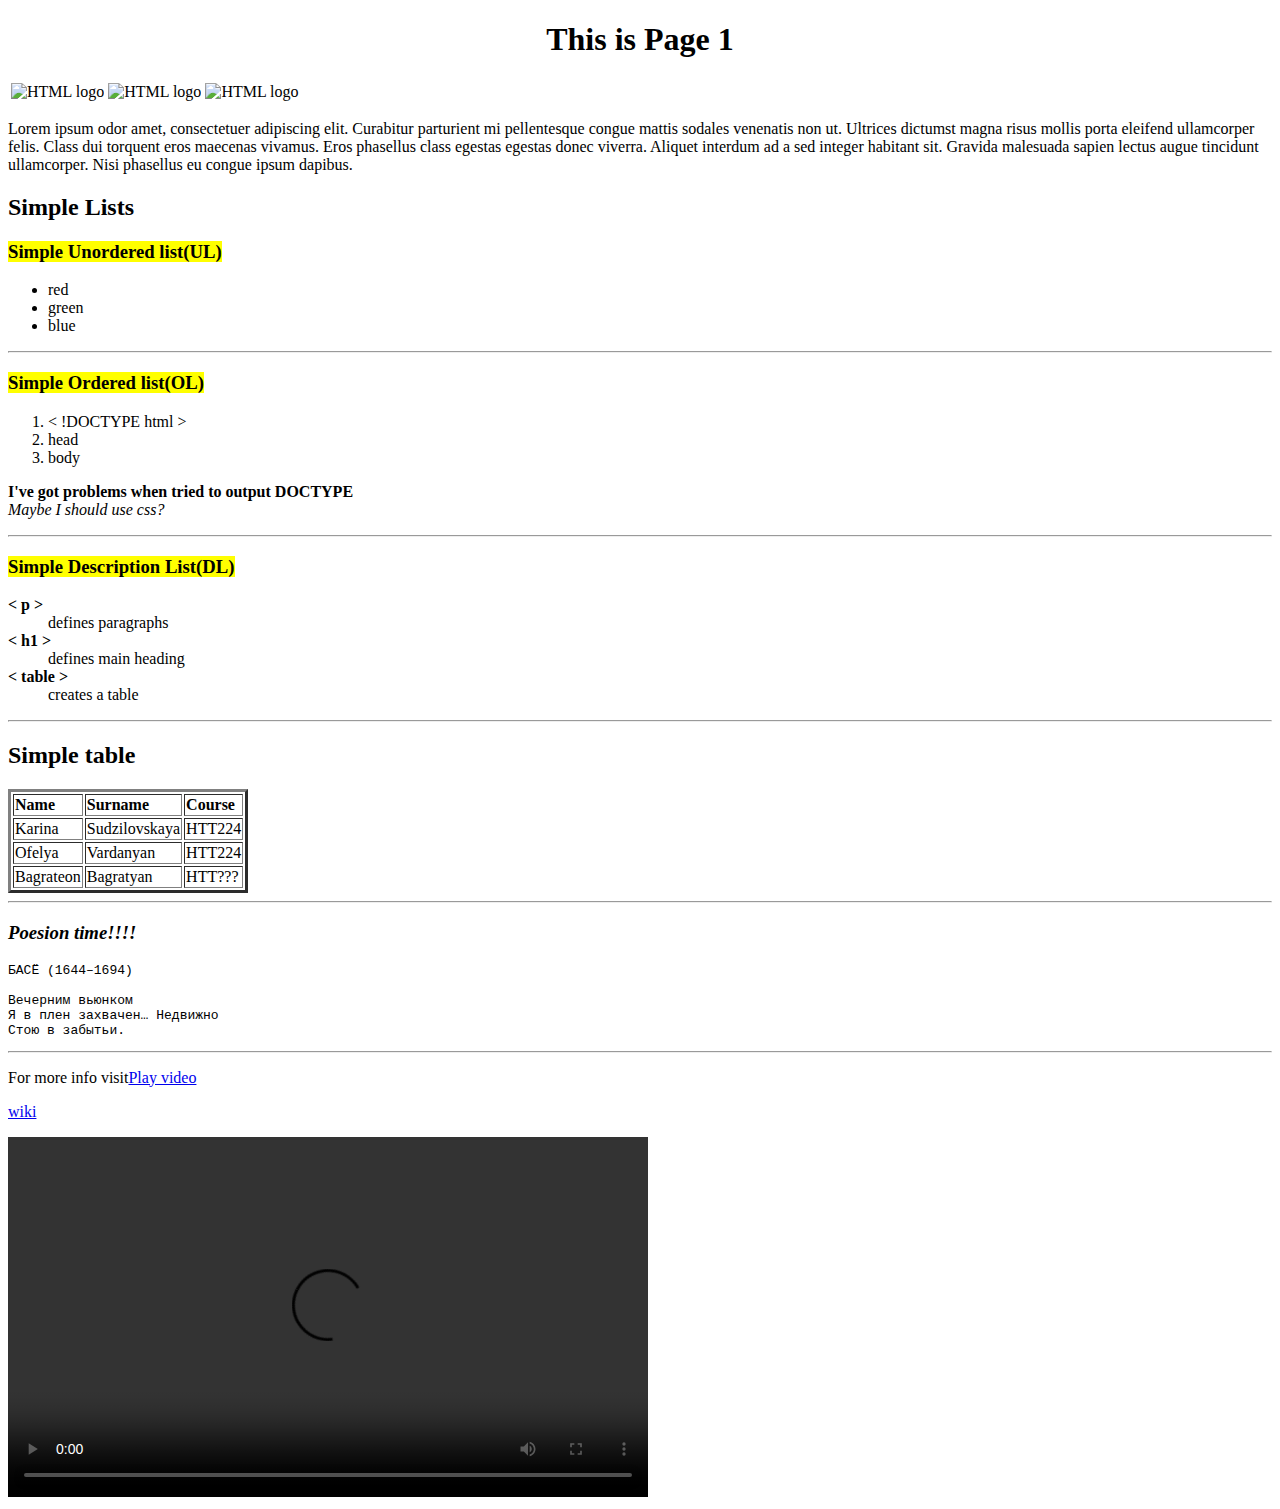
==== index.html @ 4a16d710 "Create index.html" ====
<!DOCTYPE html>
<html>
<head>
  <title>Page1</title>
</head>
<body>
  <h1 align="center">This is Page 1</h1>
 
 
 <table>
  <tr>
    <td>
      <img src="https://upload.wikimedia.org/wikipedia/commons/8/84/HTML.svg" alt="HTML logo" width="500" height="300">
    </td>
    <td>
      <img src="https://upload.wikimedia.org/wikipedia/commons/e/e4/HTML_logo.png" alt="HTML logo" width="300" height="300">
    </td>
        <td>
      <img src="https://upload.wikimedia.org/wikipedia/commons/8/84/HTML.svg" alt="HTML logo" width="500" height="300">
    </td>
  </tr>
</table>



  <p>Lorem ipsum odor amet, consectetuer adipiscing elit. Curabitur parturient mi pellentesque congue mattis sodales venenatis non ut. Ultrices dictumst magna risus mollis porta eleifend ullamcorper felis. Class dui torquent eros maecenas vivamus. Eros phasellus class egestas egestas donec viverra. Aliquet interdum ad a sed integer habitant sit. Gravida malesuada sapien lectus augue tincidunt ullamcorper. Nisi phasellus eu congue ipsum dapibus.  
  </p>
  
  <h2>Simple Lists</h2>
  
  <h3><mark>Simple Unordered list(UL)</mark></h3>
  <UL>
    <li>red</li>
    <li>green</li>
    <li>blue</li>
  </UL>
  
  <hr>
  <h3><mark>Simple Ordered list(OL)</mark></h3>
  <ol type='1'>
    <li>< !DOCTYPE html ></li>
    <li>head</li>
    <li>body</li>
  </ol>
    
    <p><b>I've got problems when tried to output DOCTYPE</b><br>
      <em>Maybe I should use css?</em>
    </p>
    
    <hr>
   <h3><mark>Simple Description List(DL)</mark></h3>
    <dl>
      <dt><b>< p ></b></dt>
      <dd>defines paragraphs</dd>
      <dt><b>< h1 ></b></dt>
      <dd>defines main heading</dd>
      <dt><b> < table > </b></dt> 
      <dd>creates a table</dd>        
    </dl>
      
     <hr>
     <h2><b>Simple table</b></h2>
     <table border="3">
         <tr><th align="left">Name</th><th align="left">Surname</th><th align = "left">Course</th></tr>
         <tr><td>Karina</td><td> Sudzilovskaya</td><td>HTT224</td></tr>
         <tr><td>Ofelya</td><td>Vardanyan</td><td>HTT224</td></tr>
         <tr><td>Bagrateon</td><td>Bagratyan</td><td>HTT???</td></tr>
     </table>
     
     
    <hr>
    <h3><b><em>Poesion time!!!!</em></b></h3>    
        <pre>БАСЁ (1644–1694)

Вечерним вьюнком
Я в плен захвачен… Недвижно 
Стою в забытьи.</pre>
   
        <hr>
        
<p>For more info visit<a href="https://www.youtube.com/shorts/PX_V3WfuTW4" target="_blank">Play video</a>
</p>
<p>
    <a href="https://ru.wikipedia.org/wiki/HTML" target="_blank">wiki</a>
</p>

<video width="640" height="360" controls>
  <source src="video.mp4" type="video/mp4">
  Your browser does not support the video tag.
</video>


</body>
</html>
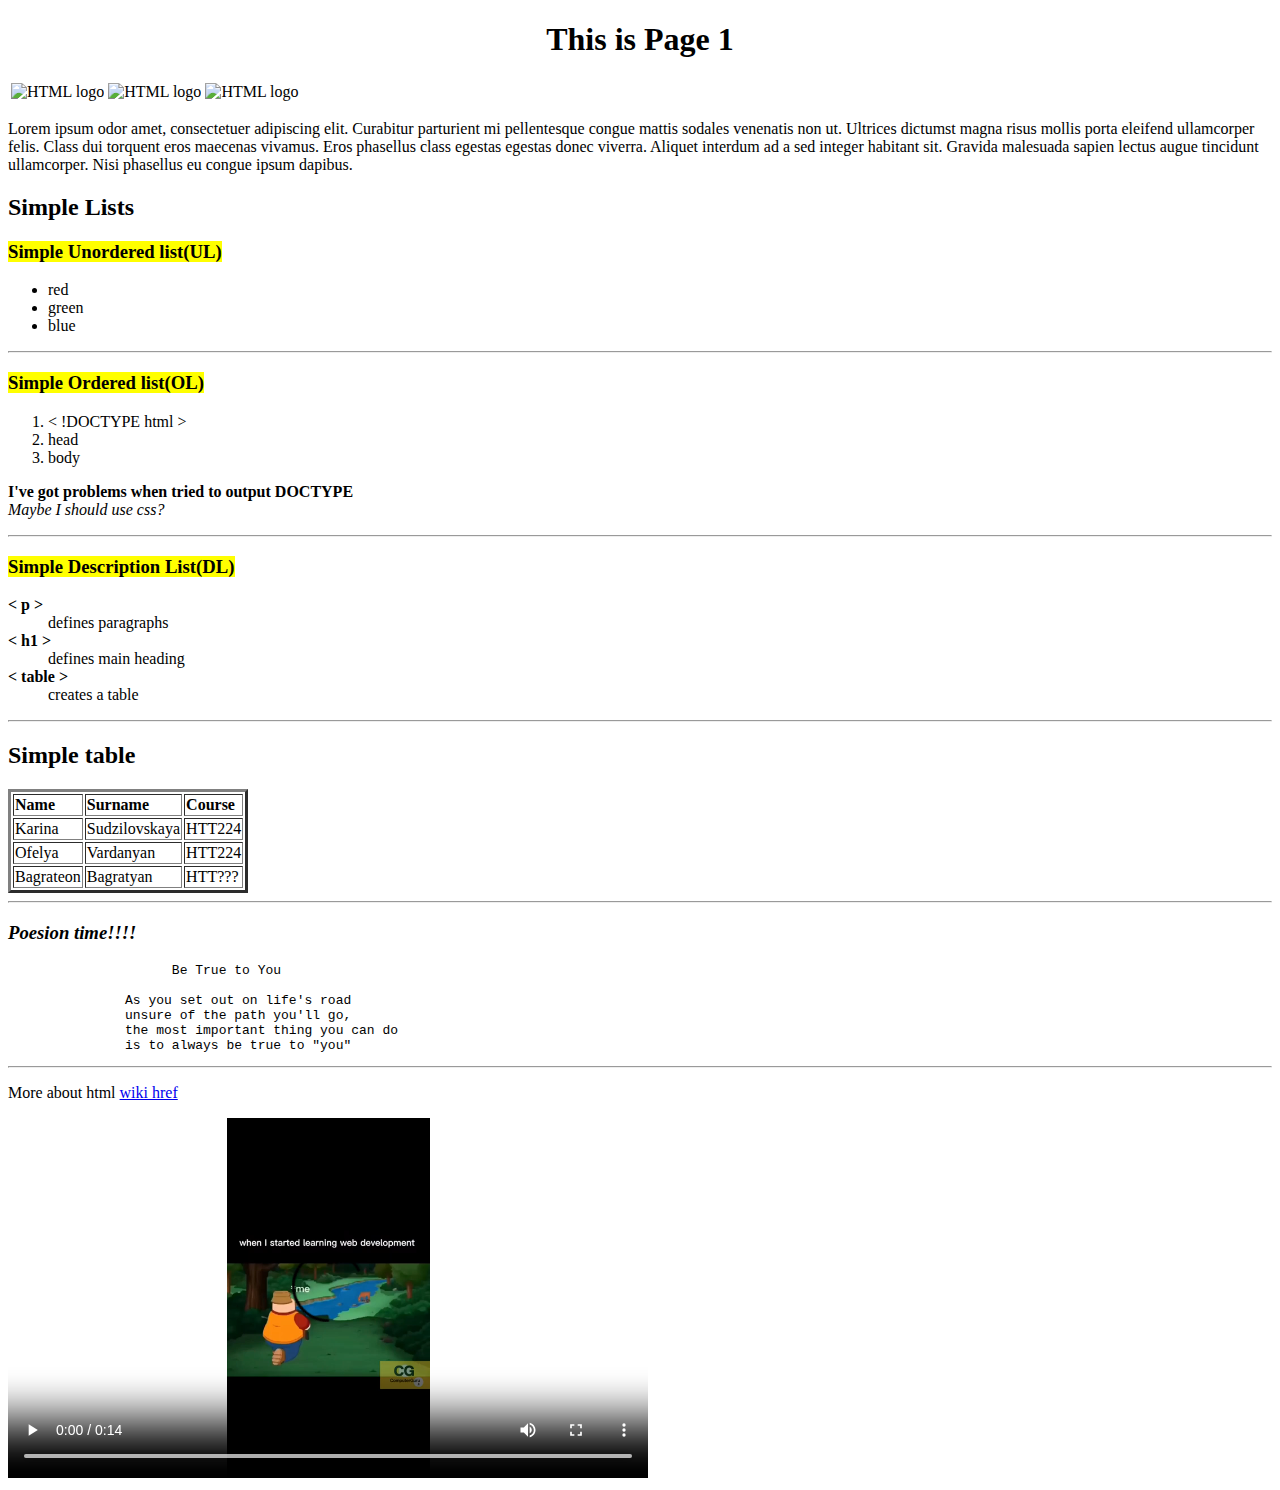
==== commit 9ce1bd4a: "ok" ====
--- a/index.html
+++ b/index.html
@@ -70,23 +70,25 @@
      
     <hr>
     <h3><b><em>Poesion time!!!!</em></b></h3>    
-        <pre>БАСЁ (1644–1694)
-
-Вечерним вьюнком
-Я в плен захвачен… Недвижно 
-Стою в забытьи.</pre>
+        <pre>                     Be True to You
+                  
+               As you set out on life's road
+               unsure of the path you'll go,
+               the most important thing you can do
+               is to always be true to "you"
+</pre>
    
         <hr>
         
-<p>For more info visit<a href="https://www.youtube.com/shorts/PX_V3WfuTW4" target="_blank">Play video</a>
-</p>
+
+      
 <p>
-    <a href="https://ru.wikipedia.org/wiki/HTML" target="_blank">wiki</a>
+    More about html <a href="https://ru.wikipedia.org/wiki/HTML" target="_blank"> wiki href</a>
 </p>
 
 <video width="640" height="360" controls>
   <source src="video.mp4" type="video/mp4">
-  Your browser does not support the video tag.
+  Can't play this video
 </video>
 
 
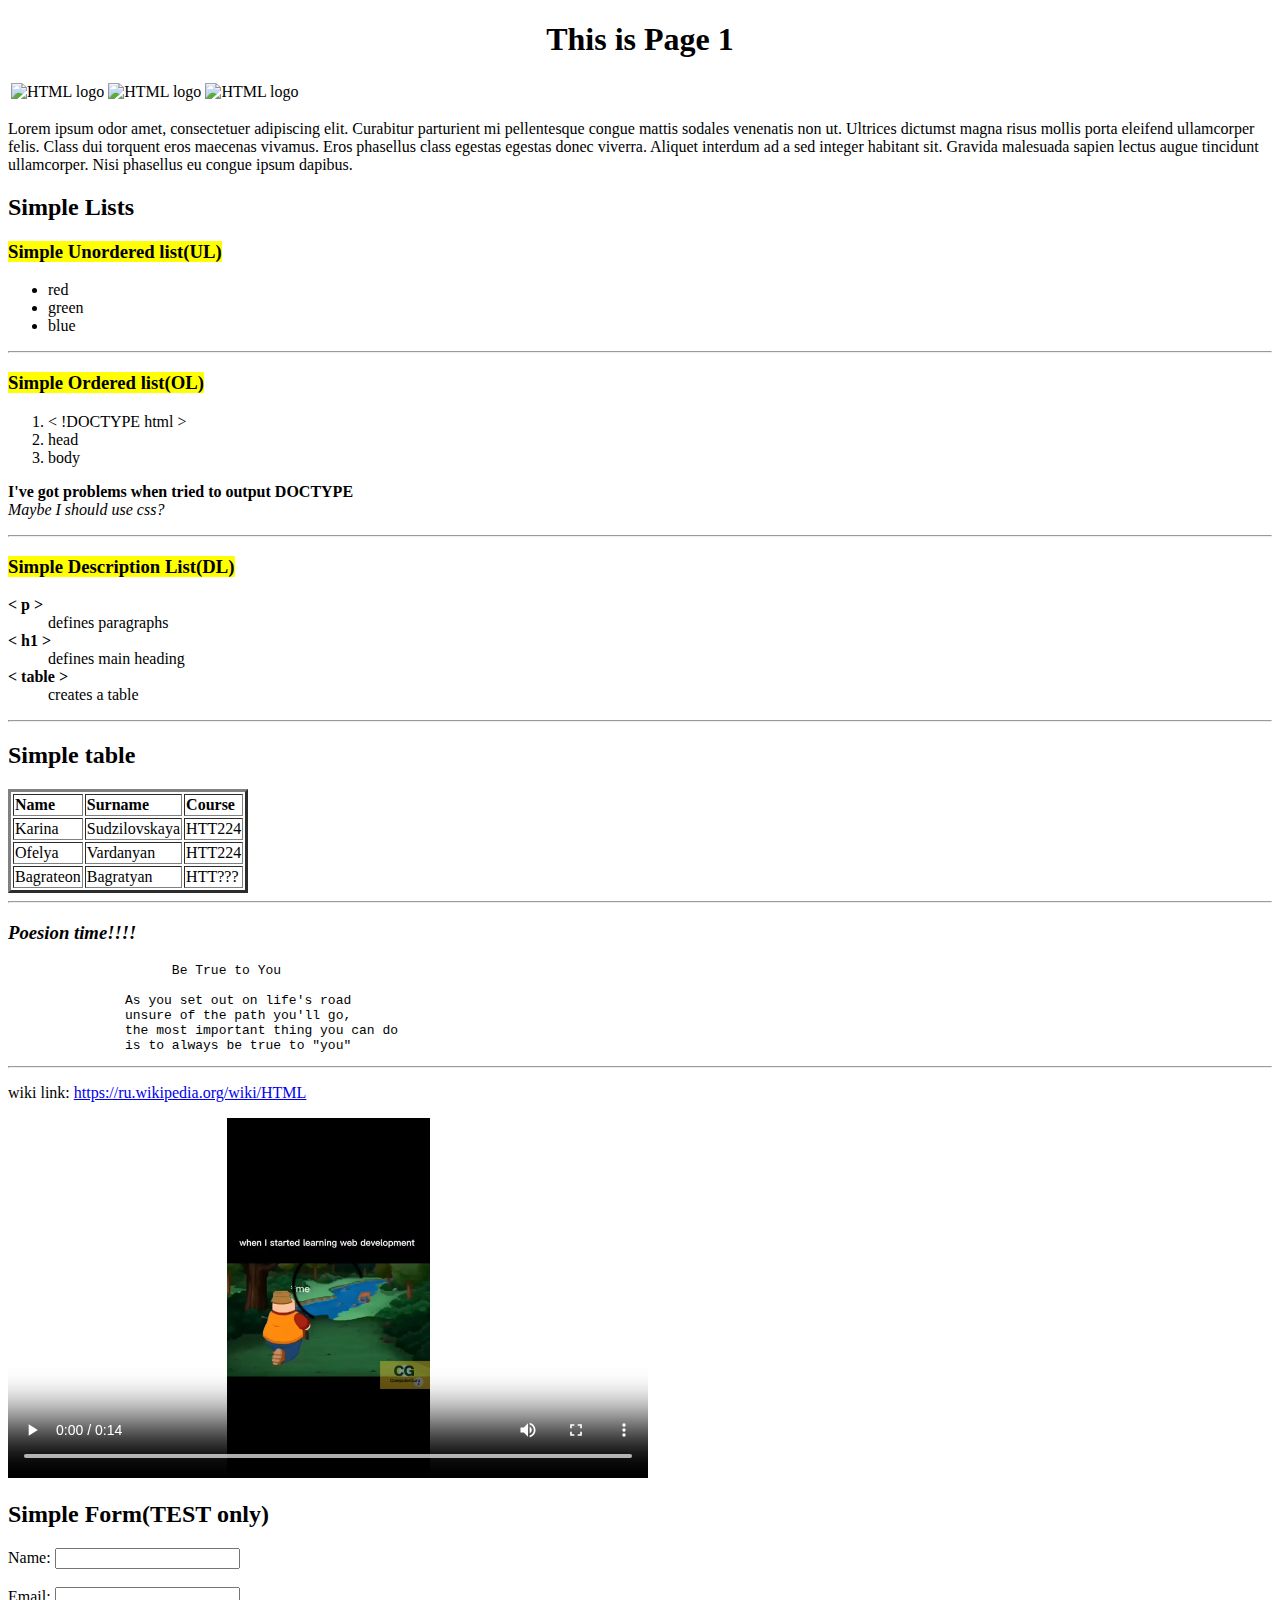
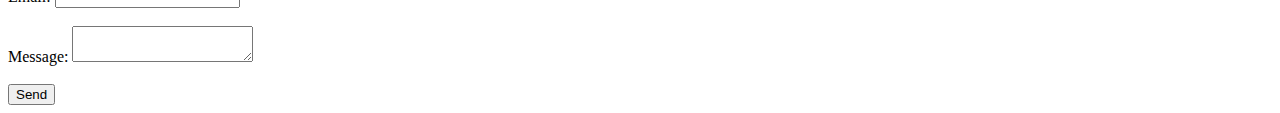
==== commit 69489788: "1ый день, полет нормальный" ====
--- a/index.html
+++ b/index.html
@@ -83,14 +83,29 @@
 
       
 <p>
-    More about html <a href="https://ru.wikipedia.org/wiki/HTML" target="_blank"> wiki href</a>
+    wiki link: <a href="https://ru.wikipedia.org/wiki/HTML" target="_blank"> https://ru.wikipedia.org/wiki/HTML</a>
 </p>
+
 
 <video width="640" height="360" controls>
   <source src="video.mp4" type="video/mp4">
   Can't play this video
 </video>
 
+<h2>Simple Form(TEST only)</h2>
+<form action="https://example.com/submit" method="get">
+  <label for="name">Name:</label>
+  <input type="text" id="name" name="name" required>
+  <br><br>
+  <label for="email">Email:</label>
+  <input type="email" id="email" name="email" required>
+  <br><br>
+  <label for="message">Message:</label>
+  <textarea id="message" name="message"></textarea>
+  <br><br>
+  <input type="submit" value="Send">
+</form>
+
 
 </body>
 </html>
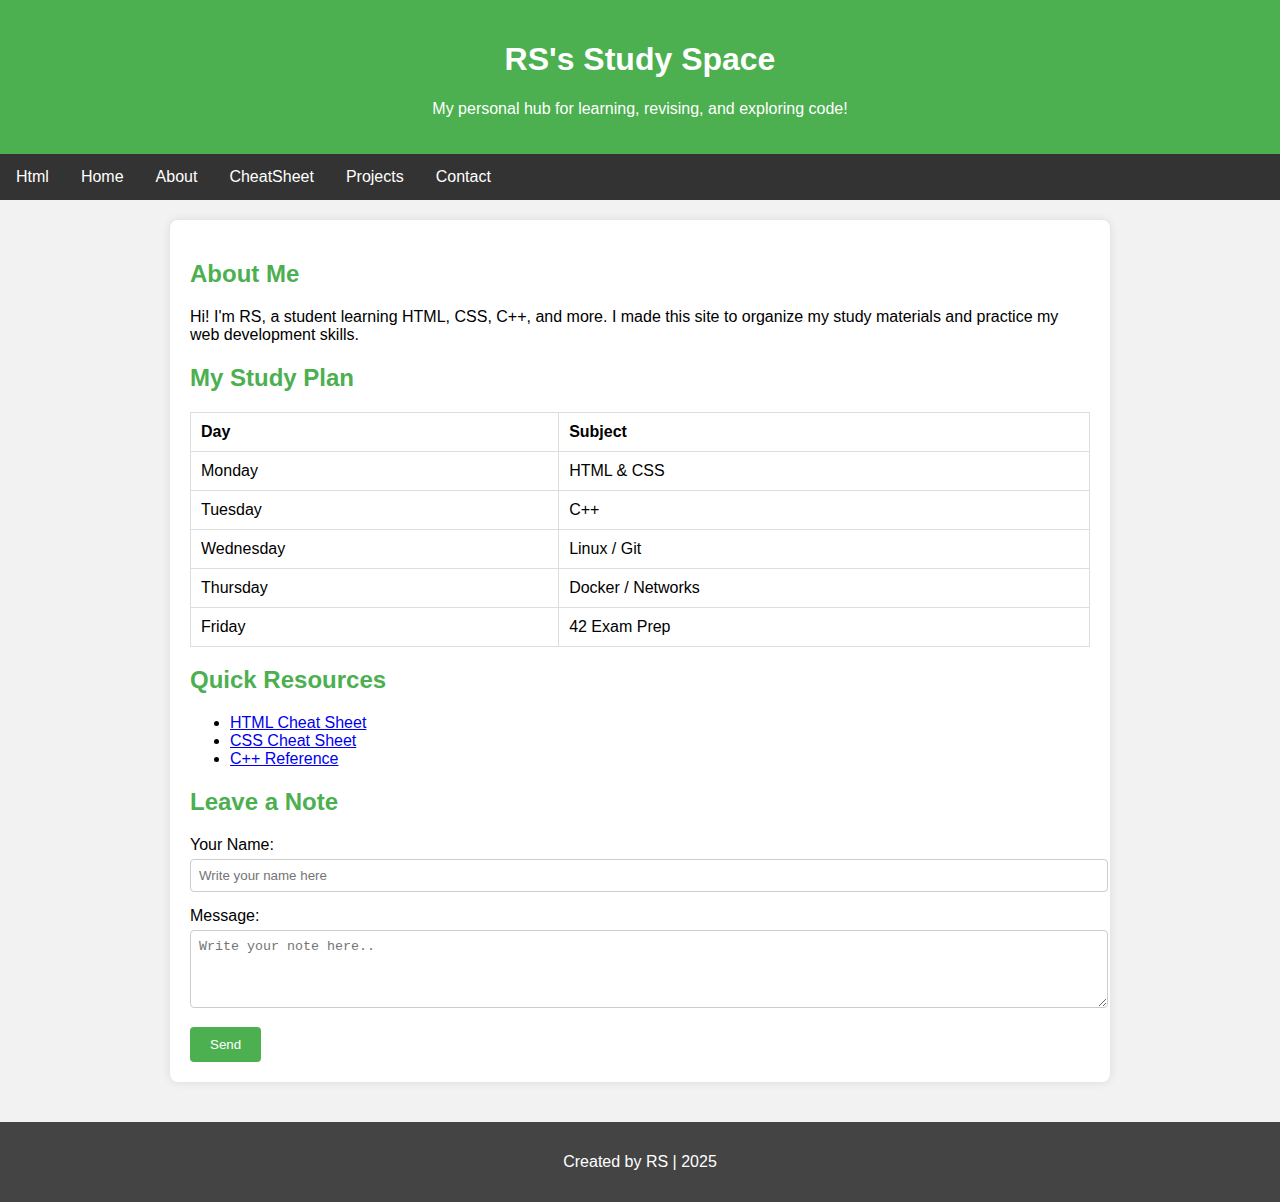
==== commit 6339c647: "test, create, never stop trying" ====
--- a/index.html
+++ b/index.html
@@ -1,112 +1,62 @@
 <!DOCTYPE html>
 <html>
 <head>
-  <title>Page1</title>
+    <meta name="viewport" content="width=device-width, initial-scale=1.0" />
+  <title>Study Space</title>
+  <link rel="stylesheet" href="styles.css">
 </head>
 <body>
-  <h1 align="center">This is Page 1</h1>
- 
- 
- <table>
-  <tr>
-    <td>
-      <img src="https://upload.wikimedia.org/wikipedia/commons/8/84/HTML.svg" alt="HTML logo" width="500" height="300">
-    </td>
-    <td>
-      <img src="https://upload.wikimedia.org/wikipedia/commons/e/e4/HTML_logo.png" alt="HTML logo" width="300" height="300">
-    </td>
-        <td>
-      <img src="https://upload.wikimedia.org/wikipedia/commons/8/84/HTML.svg" alt="HTML logo" width="500" height="300">
-    </td>
-  </tr>
-</table>
 
+  <header>
+    <h1>RS's Study Space</h1>
+    <p>My personal hub for learning, revising, and exploring code!</p>
+  </header>
 
+  <nav>
+    <a href="page1.html">Html</a>
+    <a href="#">Home</a>
+    <a href="#">About</a>
+    <a href="cheatsheet.html">CheatSheet</a>
+    <a href="#">Projects</a>
+    <a href="#">Contact</a>
+  </nav>
 
-  <p>Lorem ipsum odor amet, consectetuer adipiscing elit. Curabitur parturient mi pellentesque congue mattis sodales venenatis non ut. Ultrices dictumst magna risus mollis porta eleifend ullamcorper felis. Class dui torquent eros maecenas vivamus. Eros phasellus class egestas egestas donec viverra. Aliquet interdum ad a sed integer habitant sit. Gravida malesuada sapien lectus augue tincidunt ullamcorper. Nisi phasellus eu congue ipsum dapibus.  
-  </p>
-  
-  <h2>Simple Lists</h2>
-  
-  <h3><mark>Simple Unordered list(UL)</mark></h3>
-  <UL>
-    <li>red</li>
-    <li>green</li>
-    <li>blue</li>
-  </UL>
-  
-  <hr>
-  <h3><mark>Simple Ordered list(OL)</mark></h3>
-  <ol type='1'>
-    <li>< !DOCTYPE html ></li>
-    <li>head</li>
-    <li>body</li>
-  </ol>
-    
-    <p><b>I've got problems when tried to output DOCTYPE</b><br>
-      <em>Maybe I should use css?</em>
-    </p>
-    
-    <hr>
-   <h3><mark>Simple Description List(DL)</mark></h3>
-    <dl>
-      <dt><b>< p ></b></dt>
-      <dd>defines paragraphs</dd>
-      <dt><b>< h1 ></b></dt>
-      <dd>defines main heading</dd>
-      <dt><b> < table > </b></dt> 
-      <dd>creates a table</dd>        
-    </dl>
-      
-     <hr>
-     <h2><b>Simple table</b></h2>
-     <table border="3">
-         <tr><th align="left">Name</th><th align="left">Surname</th><th align = "left">Course</th></tr>
-         <tr><td>Karina</td><td> Sudzilovskaya</td><td>HTT224</td></tr>
-         <tr><td>Ofelya</td><td>Vardanyan</td><td>HTT224</td></tr>
-         <tr><td>Bagrateon</td><td>Bagratyan</td><td>HTT???</td></tr>
-     </table>
-     
-     
-    <hr>
-    <h3><b><em>Poesion time!!!!</em></b></h3>    
-        <pre>                     Be True to You
-                  
-               As you set out on life's road
-               unsure of the path you'll go,
-               the most important thing you can do
-               is to always be true to "you"
-</pre>
-   
-        <hr>
-        
+  <div class="container">
+    <h2>About Me</h2>
+    <p>Hi! I'm RS, a student learning HTML, CSS, C++, and more. I made this site to organize my study materials and practice my web development skills.</p>
 
-      
-<p>
-    wiki link: <a href="https://ru.wikipedia.org/wiki/HTML" target="_blank"> https://ru.wikipedia.org/wiki/HTML</a>
-</p>
+    <h2>My Study Plan</h2>
+    <table>
+      <tr><th>Day</th><th>Subject</th></tr>
+      <tr><td>Monday</td><td>HTML & CSS</td></tr>
+      <tr><td>Tuesday</td><td>C++</td></tr>
+      <tr><td>Wednesday</td><td>Linux / Git</td></tr>
+      <tr><td>Thursday</td><td>Docker / Networks</td></tr>
+      <tr><td>Friday</td><td>42 Exam Prep</td></tr>
+    </table>
 
+    <h2>Quick Resources</h2>
+    <ul>
+      <li><a href="https://www.w3schools.com/html/" target="_blank">HTML Cheat Sheet</a></li>
+      <li><a href="https://www.w3schools.com/css/" target="_blank">CSS Cheat Sheet</a></li>
+      <li><a href="https://cplusplus.com/" target="_blank">C++ Reference</a></li>
+    </ul>
 
-<video width="640" height="360" controls>
-  <source src="video.mp4" type="video/mp4">
-  Can't play this video
-</video>
+    <h2>Leave a Note</h2>
+    <form>
+      <label for="name">Your Name:</label>
+      <input type="text" id="name" name="name" placeholder="Write your name here">
 
-<h2>Simple Form(TEST only)</h2>
-<form action="https://example.com/submit" method="get">
-  <label for="name">Name:</label>
-  <input type="text" id="name" name="name" required>
-  <br><br>
-  <label for="email">Email:</label>
-  <input type="email" id="email" name="email" required>
-  <br><br>
-  <label for="message">Message:</label>
-  <textarea id="message" name="message"></textarea>
-  <br><br>
-  <input type="submit" value="Send">
-</form>
+      <label for="message">Message:</label>
+      <textarea id="message" name="message" rows="4" placeholder="Write your note here.."></textarea>
 
+      <button type="submit">Send</button>
+    </form>
+  </div>
+
+  <footer>
+    <p>Created by RS | 2025</p>
+  </footer>
 
 </body>
-</html>
-  
+</html>--- a/styles.css
+++ b/styles.css
@@ -0,0 +1,90 @@
+
+body {
+    font-family: Arial, sans-serif;
+    margin: 0;
+    padding: 0;
+    background-color: #f2f2f2;
+  }
+
+  header {
+    background-color: #4CAF50;
+    color: white;
+    padding: 20px;
+    text-align: center;
+  }
+
+  nav {
+    background-color: #333;
+    overflow: hidden;
+  }
+
+  nav a {
+    float: left;
+    display: block;
+    color: white;
+    text-align: center;
+    padding: 14px 16px;
+    text-decoration: none;
+  }
+
+  nav a:hover {
+    background-color: #ddd;
+    color: black;
+  }
+
+  .container {
+    max-width: 900px;
+    margin: 20px auto;
+    padding: 20px;
+    background-color: white;
+    border-radius: 8px;
+    box-shadow: 0 0 10px rgba(0,0,0,0.1);
+  }
+
+  h2 {
+    color: #4CAF50;
+  }
+
+  table {
+    width: 100%;
+    border-collapse: collapse;
+    margin-top: 10px;
+  }
+
+  table, th, td {
+    border: 1px solid #ddd;
+  }
+
+  th, td {
+    padding: 10px;
+    text-align: left;
+  }
+
+  footer {
+    text-align: center;
+    padding: 15px;
+    background-color: #444;
+    color: white;
+    margin-top: 40px;
+  }
+
+  form input, form textarea {
+    width: 100%;
+    padding: 8px;
+    margin: 5px 0 15px 0;
+    border: 1px solid #ccc;
+    border-radius: 4px;
+  }
+
+  form button {
+    background-color: #4CAF50;
+    color: white;
+    border: none;
+    padding: 10px 20px;
+    cursor: pointer;
+    border-radius: 4px;
+  }
+
+  form button:hover {
+    background-color: #45a049;
+  }
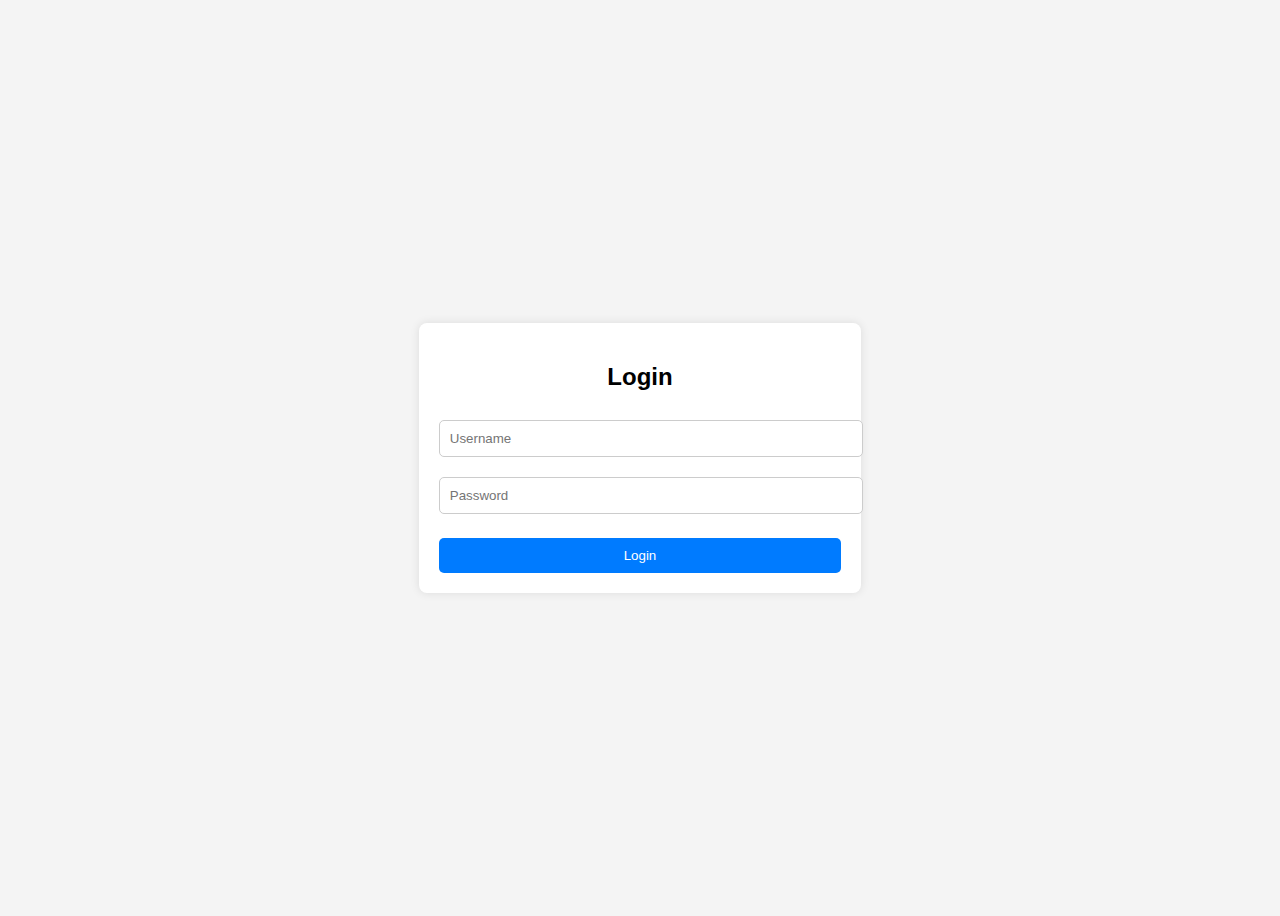
==== commit d2a49307: "ok" ====
--- a/index.html
+++ b/index.html
@@ -1,62 +1,76 @@
 <!DOCTYPE html>
-<html>
+<html lang="en">
 <head>
-    <meta name="viewport" content="width=device-width, initial-scale=1.0" />
-  <title>Study Space</title>
-  <link rel="stylesheet" href="styles.css">
+    <meta charset="UTF-8">
+    <meta name="viewport" content="width=device-width, initial-scale=1.0">
+    <title>Login</title>
+    <style>
+        body {
+            font-family: Arial, sans-serif;
+            display: flex;
+            justify-content: center;
+            align-items: center;
+            height: 100vh;
+            background-color: #f4f4f4;
+        }
+        .login-container {
+            background: white;
+            padding: 20px;
+            border-radius: 8px;
+            box-shadow: 0 0 10px rgba(0, 0, 0, 0.1);
+            text-align: center;
+        }
+        input {
+            width: 100%;
+            padding: 10px;
+            margin: 10px 0;
+            border: 1px solid #ccc;
+            border-radius: 5px;
+        }
+        button {
+            width: 100%;
+            padding: 10px;
+            background: #007bff;
+            color: white;
+            border: none;
+            border-radius: 5px;
+            cursor: pointer;
+        }
+        button:hover {
+            background: #0056b3;
+        }
+        .error {
+            color: red;
+            font-size: 14px;
+        }
+    </style>
 </head>
 <body>
 
-  <header>
-    <h1>RS's Study Space</h1>
-    <p>My personal hub for learning, revising, and exploring code!</p>
-  </header>
+    <div class="login-container">
+        <h2>Login</h2>
+        <input type="text" id="username" placeholder="Username">
+        <input type="password" id="password" placeholder="Password">
+        <p id="error-msg" class="error"></p>
+        <button onclick="login()">Login</button>
+    </div>
 
-  <nav>
-    <a href="page1.html">Html</a>
-    <a href="#">Home</a>
-    <a href="#">About</a>
-    <a href="cheatsheet.html">CheatSheet</a>
-    <a href="#">Projects</a>
-    <a href="#">Contact</a>
-  </nav>
+    <script>
+       function login() {
+    var username = document.getElementById("username").value;
+    var password = document.getElementById("password").value;
+    var errorMsg = document.getElementById("error-msg");
 
-  <div class="container">
-    <h2>About Me</h2>
-    <p>Hi! I'm RS, a student learning HTML, CSS, C++, and more. I made this site to organize my study materials and practice my web development skills.</p>
+    if (username === "admin" && password === "1234") {
+        localStorage.setItem("loggedIn", "true"); // Store login status
+        alert("Login successful!");
+        window.location.href = "home.html"; // Redirect to home page
+    } else {
+        errorMsg.textContent = "Invalid username or password!";
+    }
+}
 
-    <h2>My Study Plan</h2>
-    <table>
-      <tr><th>Day</th><th>Subject</th></tr>
-      <tr><td>Monday</td><td>HTML & CSS</td></tr>
-      <tr><td>Tuesday</td><td>C++</td></tr>
-      <tr><td>Wednesday</td><td>Linux / Git</td></tr>
-      <tr><td>Thursday</td><td>Docker / Networks</td></tr>
-      <tr><td>Friday</td><td>42 Exam Prep</td></tr>
-    </table>
-
-    <h2>Quick Resources</h2>
-    <ul>
-      <li><a href="https://www.w3schools.com/html/" target="_blank">HTML Cheat Sheet</a></li>
-      <li><a href="https://www.w3schools.com/css/" target="_blank">CSS Cheat Sheet</a></li>
-      <li><a href="https://cplusplus.com/" target="_blank">C++ Reference</a></li>
-    </ul>
-
-    <h2>Leave a Note</h2>
-    <form>
-      <label for="name">Your Name:</label>
-      <input type="text" id="name" name="name" placeholder="Write your name here">
-
-      <label for="message">Message:</label>
-      <textarea id="message" name="message" rows="4" placeholder="Write your note here.."></textarea>
-
-      <button type="submit">Send</button>
-    </form>
-  </div>
-
-  <footer>
-    <p>Created by RS | 2025</p>
-  </footer>
+    </script>
 
 </body>
-</html>+</html>
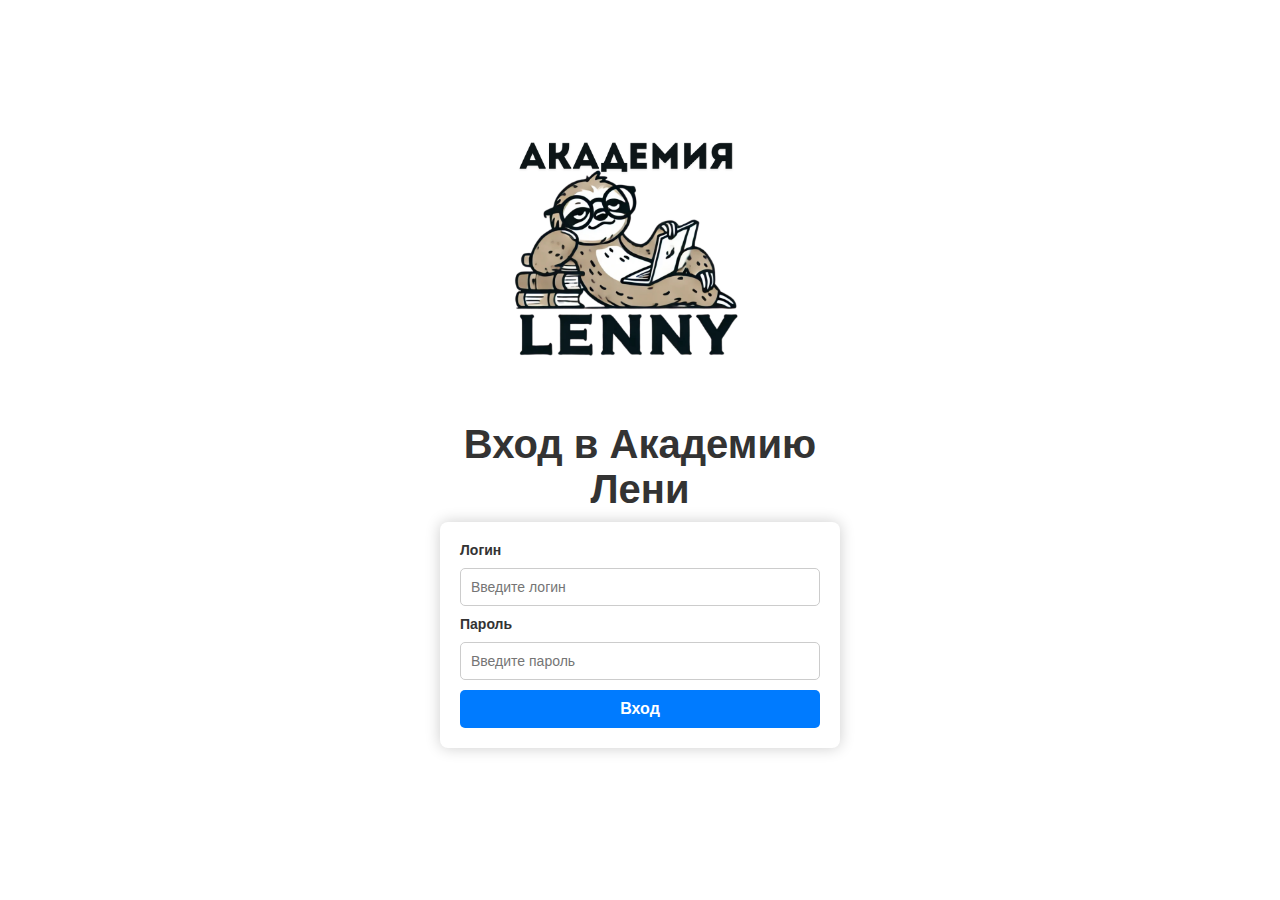
==== commit c1ca176a: "test" ====
--- a/index.html
+++ b/index.html
@@ -1,76 +1,28 @@
 <!DOCTYPE html>
-<html lang="en">
+<html lang="ru">
 <head>
     <meta charset="UTF-8">
-    <meta name="viewport" content="width=device-width, initial-scale=1.0">
-    <title>Login</title>
-    <style>
-        body {
-            font-family: Arial, sans-serif;
-            display: flex;
-            justify-content: center;
-            align-items: center;
-            height: 100vh;
-            background-color: #f4f4f4;
-        }
-        .login-container {
-            background: white;
-            padding: 20px;
-            border-radius: 8px;
-            box-shadow: 0 0 10px rgba(0, 0, 0, 0.1);
-            text-align: center;
-        }
-        input {
-            width: 100%;
-            padding: 10px;
-            margin: 10px 0;
-            border: 1px solid #ccc;
-            border-radius: 5px;
-        }
-        button {
-            width: 100%;
-            padding: 10px;
-            background: #007bff;
-            color: white;
-            border: none;
-            border-radius: 5px;
-            cursor: pointer;
-        }
-        button:hover {
-            background: #0056b3;
-        }
-        .error {
-            color: red;
-            font-size: 14px;
-        }
-    </style>
+    <title>Вход в АЛ</title>
+    <link rel="icon" type="image/x-icon" href="fav.png">
+    <link rel="stylesheet" href="styles.css">
 </head>
 <body>
+    <div class="container">
+        <div class="logo">
+            <img src="growth.png" alt="Академия Lenny">
+        </div>
 
-    <div class="login-container">
-        <h2>Login</h2>
-        <input type="text" id="username" placeholder="Username">
-        <input type="password" id="password" placeholder="Password">
-        <p id="error-msg" class="error"></p>
-        <button onclick="login()">Login</button>
+        <h1>Вход в Академию Лени</h1>
+
+        <form class="login">
+            <label for="fname">Логин</label>
+            <input type="text" id="fname" name="fname" placeholder="Введите логин">
+
+            <label for="lname">Пароль</label>
+            <input type="password" id="lname" name="lname" placeholder="Введите пароль">
+
+            <button type="submit">Вход</button>
+        </form>
     </div>
-
-    <script>
-       function login() {
-    var username = document.getElementById("username").value;
-    var password = document.getElementById("password").value;
-    var errorMsg = document.getElementById("error-msg");
-
-    if (username === "admin" && password === "1234") {
-        localStorage.setItem("loggedIn", "true"); // Store login status
-        alert("Login successful!");
-        window.location.href = "home.html"; // Redirect to home page
-    } else {
-        errorMsg.textContent = "Invalid username or password!";
-    }
-}
-
-    </script>
-
 </body>
 </html>
--- a/styles.css
+++ b/styles.css
@@ -0,0 +1,96 @@
+/* Reset styles for consistent layout */
+* {
+    margin: 0;
+    padding: 0;
+    box-sizing: border-box;
+    font-family: Arial, sans-serif;
+    background-color: white;
+}
+
+/* Flex container for centering content on any screen */
+body {
+    display: flex;
+    justify-content: center;
+    align-items: center;
+    height: 100vh;
+}
+
+/* Main wrapper */
+.container {
+    display: flex;
+    flex-direction: column;
+    align-items: center;
+    gap: 10px; /* Space between elements */
+    width: 100%;
+    max-width: 400px; /* Ensures content doesn't stretch too wide */
+    text-align: center;
+}
+
+/* Logo */
+.logo img {
+    width: 340px; /* Adjust as needed */
+    height: auto;
+    margin-bottom: 10px; /* Adjust space below the image */
+    margin-block-end: -50px;
+    margin-top: -35px;
+}
+
+/* Title */
+h1 {
+    font-size: 40px;
+    color: #333;
+}
+
+/* Form box */
+.login {
+    width: 100%;
+    padding: 20px;
+    background: auto;
+    border-radius: 8px;
+    box-shadow: 0 0 15px rgba(0, 0, 0, 0.2);
+    display: flex;
+    flex-direction: column;
+    gap: 10px;
+}
+
+/* Labels */
+.login label {
+    font-size: 14px;
+    font-weight: bold;
+    color: #333;
+    text-align: left;
+}
+
+/* Input fields */
+.login input {
+    width: 100%;
+    padding: 10px;
+    border: 1px solid #ccc;
+    border-radius: 5px;
+    font-size: 14px;
+}
+
+/* Submit button */
+.login button {
+    width: 100%;
+    padding: 10px;
+    background: #007bff;
+    border: none;
+    color: white;
+    font-size: 16px;
+    font-weight: bold;
+    cursor: pointer;
+    border-radius: 5px;
+    transition: background 0.3s;
+}
+
+.login button:hover {
+    background: #0056b3;
+}
+
+/* Responsive Design */
+@media (max-width: 480px) {
+    .container {
+        max-width: 90%;
+    }
+}
